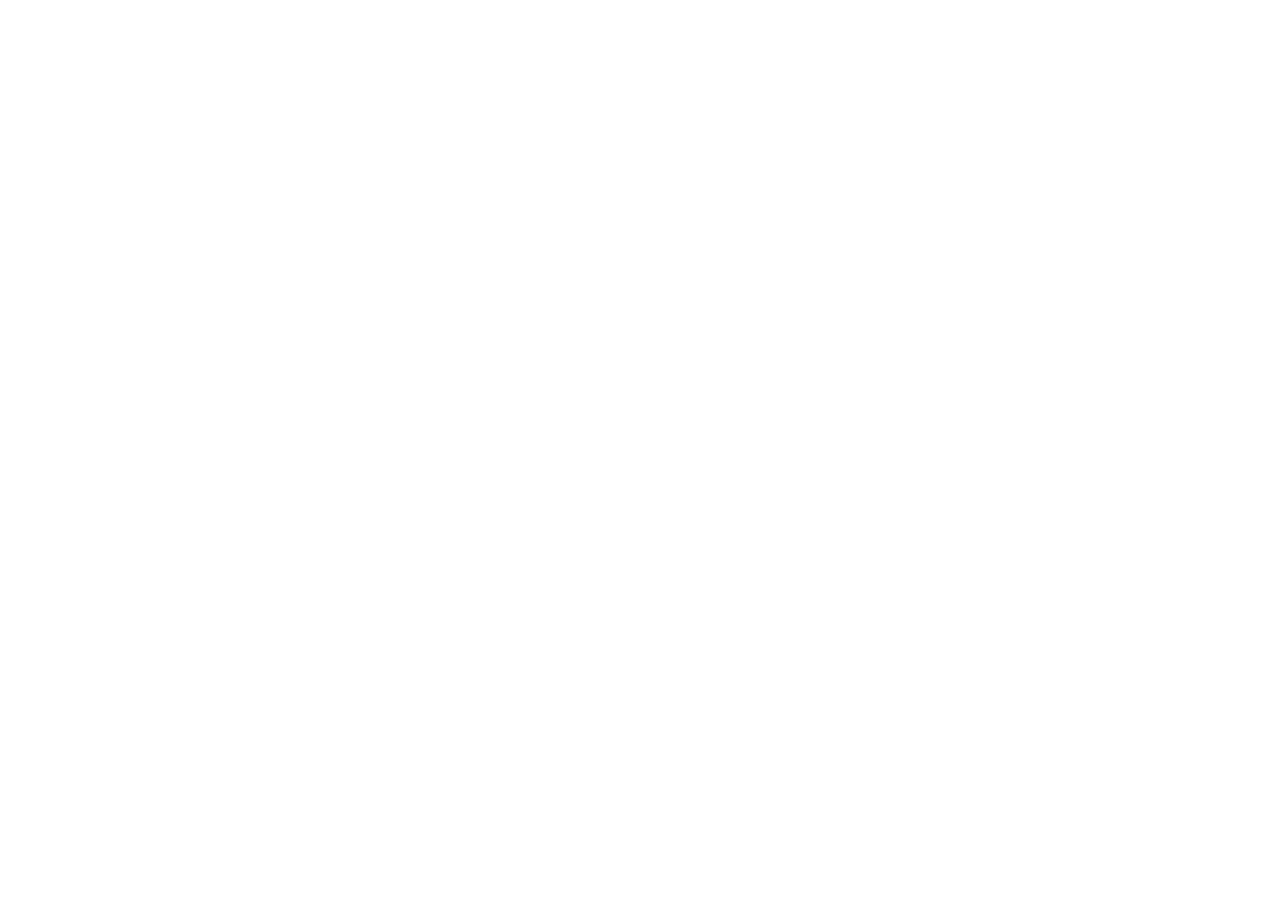
==== html-css/projeto-login-instagram/index.html @ 1b6d9e30 "Update" ====
<!DOCTYPE html>
<html lang="pt-br">
<head>
    <meta charset="UTF-8">
    <meta name="viewport" content="width=device-width, initial-scale=1.0">
    <title>Instagram</title>
    <link rel="stylesheet" href="src/styles/style.css">
</head>
<body>
    
</body>
</html>
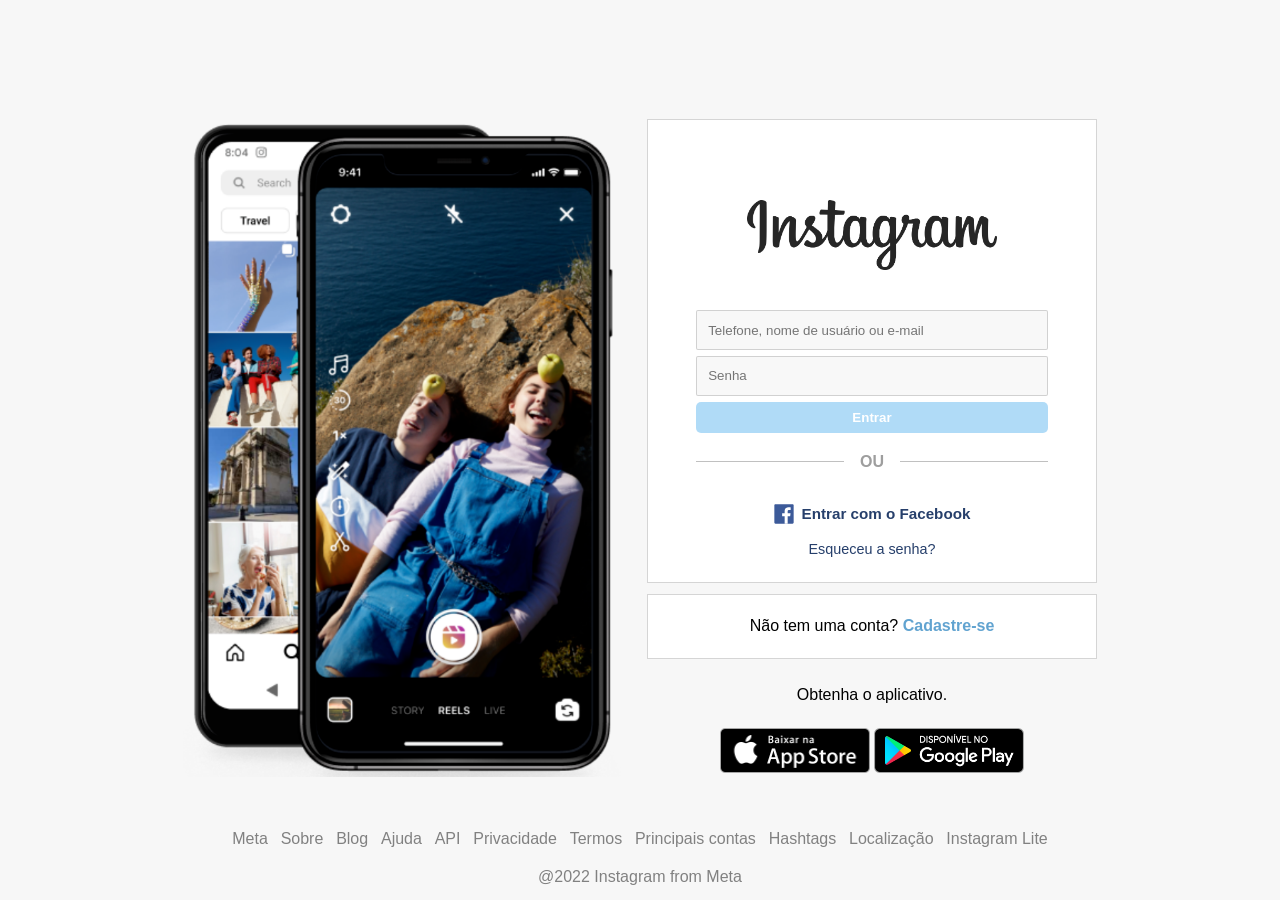
==== commit f832c94b: "Instagram" ====
--- a/html-css/projeto-login-instagram/index.html
+++ b/html-css/projeto-login-instagram/index.html
@@ -4,9 +4,76 @@
     <meta charset="UTF-8">
     <meta name="viewport" content="width=device-width, initial-scale=1.0">
     <title>Instagram</title>
+    <link rel="shortcut icon" href="src/assets/favicon.png" type="image/x-icon">
     <link rel="stylesheet" href="src/styles/style.css">
 </head>
 <body>
-    
+    <main class="main-container">
+        <section class="banner-phone">
+            <img src="src/assets/banner2.png" alt="Banner-Instagram" class="banner">
+        </section>
+        <section class="container-form">
+            <article class="card-form">
+                <header class="logo">
+                    <img src="src/assets/logo_instagram.png" alt="Logo-Instagram" class="instagram">
+                </header>
+                <form id="frm" method="post">
+                    <input type="text" 
+                    name="login" 
+                    id="inLogin"
+                    title="Telefone, nome de usuário ou email"
+                    placeholder="Telefone, nome de usuário ou e-mail"
+                    required minlength="1">
+
+                    <input type="password" 
+                    name="pass" 
+                    id="inPass"
+                    title="Digite sua senha"
+                    placeholder="Senha"
+                    required minlength="8">
+
+                    <button id="btnSubmit" type="submit" class="btnOff">Entrar</button>
+                </form>
+                <div class="divider">ou</div>
+                <div class="links-form">
+                    <div class="link-facebook">
+                        <img src="src/assets/logo_facebook.svg" alt="Logo-Facebook" class="facebook"><a href="#">Entrar com o Facebook</a>
+                    </div>
+                    <div class="forgot-pass">
+                        <a href="#">Esqueceu a senha?</a>
+                    </div>
+                </div>
+            </article>
+            <article class="card-sign">
+                <p>Não tem uma conta? <a href="#">Cadastre-se</a></p>
+            </article>
+            <article class="card-dowload">
+                <p>Obtenha o aplicativo.</p>
+                <div class="card-btn">
+                    <a href="#">
+                        <img src="src/assets/apple_btn.png" alt="Botão-AppStore" class="appstore">
+                        <img src="src/assets/gplay_btn.png" alt="Botão-GPlay" class="gplay">
+                    </a>
+                </div>
+            </article>
+        </section>
+    </main>
+    <footer class="footer-links">
+        <ul class="links">
+            <li><a href="#">Meta</a></li>
+            <li><a href="#">Sobre</a></li>
+            <li><a href="#">Blog</a></li>
+            <li><a href="#">Ajuda</a></li>
+            <li><a href="#">API</a></li>
+            <li><a href="#">Privacidade</a></li>
+            <li><a href="#">Termos</a></li>
+            <li><a href="#">Principais contas</a></li>
+            <li><a href="#">Hashtags</a></li>
+            <li><a href="#">Localização</a></li>
+            <li><a href="#">Instagram Lite</a></li>
+        </ul>
+        <p>@2022 Instagram from Meta</p>
+    </footer>
+    <script src="src/js/script.js"></script>
 </body>
 </html>
--- a/html-css/projeto-login-instagram/src/styles/style.css
+++ b/html-css/projeto-login-instagram/src/styles/style.css
@@ -0,0 +1,241 @@
+@charset "UTF-8";
+
+* {
+    margin: 0;
+    padding: 0;
+    box-sizing: border-box;
+    font-family: Arial, Helvetica, sans-serif;
+}
+
+body, html {
+    min-height: 100vh;
+    min-width: 100vw;
+}
+
+body {
+    position: relative;
+    display: flex;
+    justify-content: center;
+    align-items: center;
+    background-color: #e9e9e957;
+    padding: 20px 0;
+}
+
+.input-erro,
+.input-erro:focus {
+    outline: none !important;
+    border: 1px solid #570f0f8c !important;
+}
+
+.btnOff {
+    background-color: #83c6f3a1;
+}
+
+.btnOn {
+    background-color: #4e98cae3;
+    cursor: pointer;
+}
+
+.main-container {
+    display: flex;
+    flex-direction: row;
+    justify-content: center;
+    gap: 1.5rem;
+    width: 100%;
+}
+
+.container-form {
+    display: flex;
+    flex-direction: column;
+    align-items: center;
+    gap: 0.7rem;
+    flex: 0 1 450px
+}
+
+.logo {
+    display: flex;
+    flex-direction: row;
+    justify-content: center;
+    margin-bottom: 2.5rem;
+}
+
+#frm {
+    display: flex;
+    flex-direction: column;
+    gap: 0.4rem;
+}
+
+.card-form {
+    display: flex;
+    flex-direction: column;
+    padding: 5rem 3rem 1.5rem;
+}
+
+input#inLogin,
+input#inPass {
+    padding: 0.7rem;
+    background-color: #e9e9e957;
+    border: 1px solid #a0a0a070;
+    border-radius: 2px;
+}
+
+input#inLogin:focus,
+input#inPass:focus {
+    outline: 1px solid #a0a0a025;
+}
+
+#btnSubmit {
+    padding: 0.5rem;
+    border-radius: 5px;
+    border: none;
+    font-weight: bold;
+    color: #ffffff;
+}
+
+.divider {
+    display: flex;
+    justify-content: center;
+    align-items: center;
+    margin: 20px 0;
+    text-transform: uppercase;
+    color: #9e9e9e;
+    font-weight: bold;
+}
+.divider::before,
+.divider::after {
+    content: '';
+    flex: 1;
+    border-bottom: 1px solid #a0a0a0a8;
+}
+
+.divider::before {
+    margin-right: 1rem;
+}
+
+.divider::after {
+    margin-left: 1rem;
+}
+
+.links-form {
+    display: flex;
+    flex-direction: column;
+    justify-content: center;
+    align-items: center;
+}
+
+.link-facebook {
+    display: flex;
+    align-items: center;
+    margin: 0.8rem 0 1rem;
+}
+
+.link-facebook a {
+    color: #263f6b;
+    text-decoration: none;
+    font-weight: bold;
+    font-size: 0.95rem;
+}
+
+.forgot-pass a {
+    color: #263f6b;
+    font-size: 0.9rem;
+    text-decoration: none;
+}
+
+.link-facebook a:hover,
+.forgot-pass a:hover,
+.card-sign a:hover {
+    text-decoration: underline;
+}
+
+.card-sign {
+    text-align: center;
+    width: 100%;
+    padding: 1.4rem;
+}
+
+.card-sign a {
+    color: #4e98cae3;
+    font-weight: bold;
+    text-decoration: none;
+}
+
+.card-form,
+.card-sign {
+    width: 100%;
+    background-color: white;
+    border: 1px solid #a0a0a070;
+}
+
+.card-dowload {
+    display: flex;
+    flex-direction: column;
+    align-items: center;
+    gap: 1.5rem;
+    margin-top: 1rem;
+}
+
+.card-btn a {
+    text-decoration: none;
+}
+
+img {
+    width: 100%;
+}
+
+.banner {
+    max-width: 440px;
+}
+
+.instagram {
+    max-width: 250px;
+}
+
+.facebook {
+    margin-right: 0.5rem;
+    max-width: 20px;
+}
+
+.appstore,
+.gplay {
+    max-width: 150px;
+}
+
+.footer-links {
+    position: absolute;
+    text-align: center;
+    bottom: 0.9rem;
+}
+
+.links {
+    display: flex;
+    flex-flow: row;
+    list-style: none;
+    margin-bottom: 1.2rem;
+    gap: 0.8rem;
+}
+
+.links a,
+.footer-links p {
+    text-decoration: none;
+    color: #818181;
+}
+
+.links a:hover {
+    text-decoration: underline;
+}
+
+@media screen and (max-width: 58em) {
+    .banner {
+        display: none;
+    }
+}
+
+@media screen and (max-width: 31em) {
+    .card-form,
+    .card-sign {
+        min-width: 0;
+        width: 350px;
+        margin-left: 0;
+    }
+}
